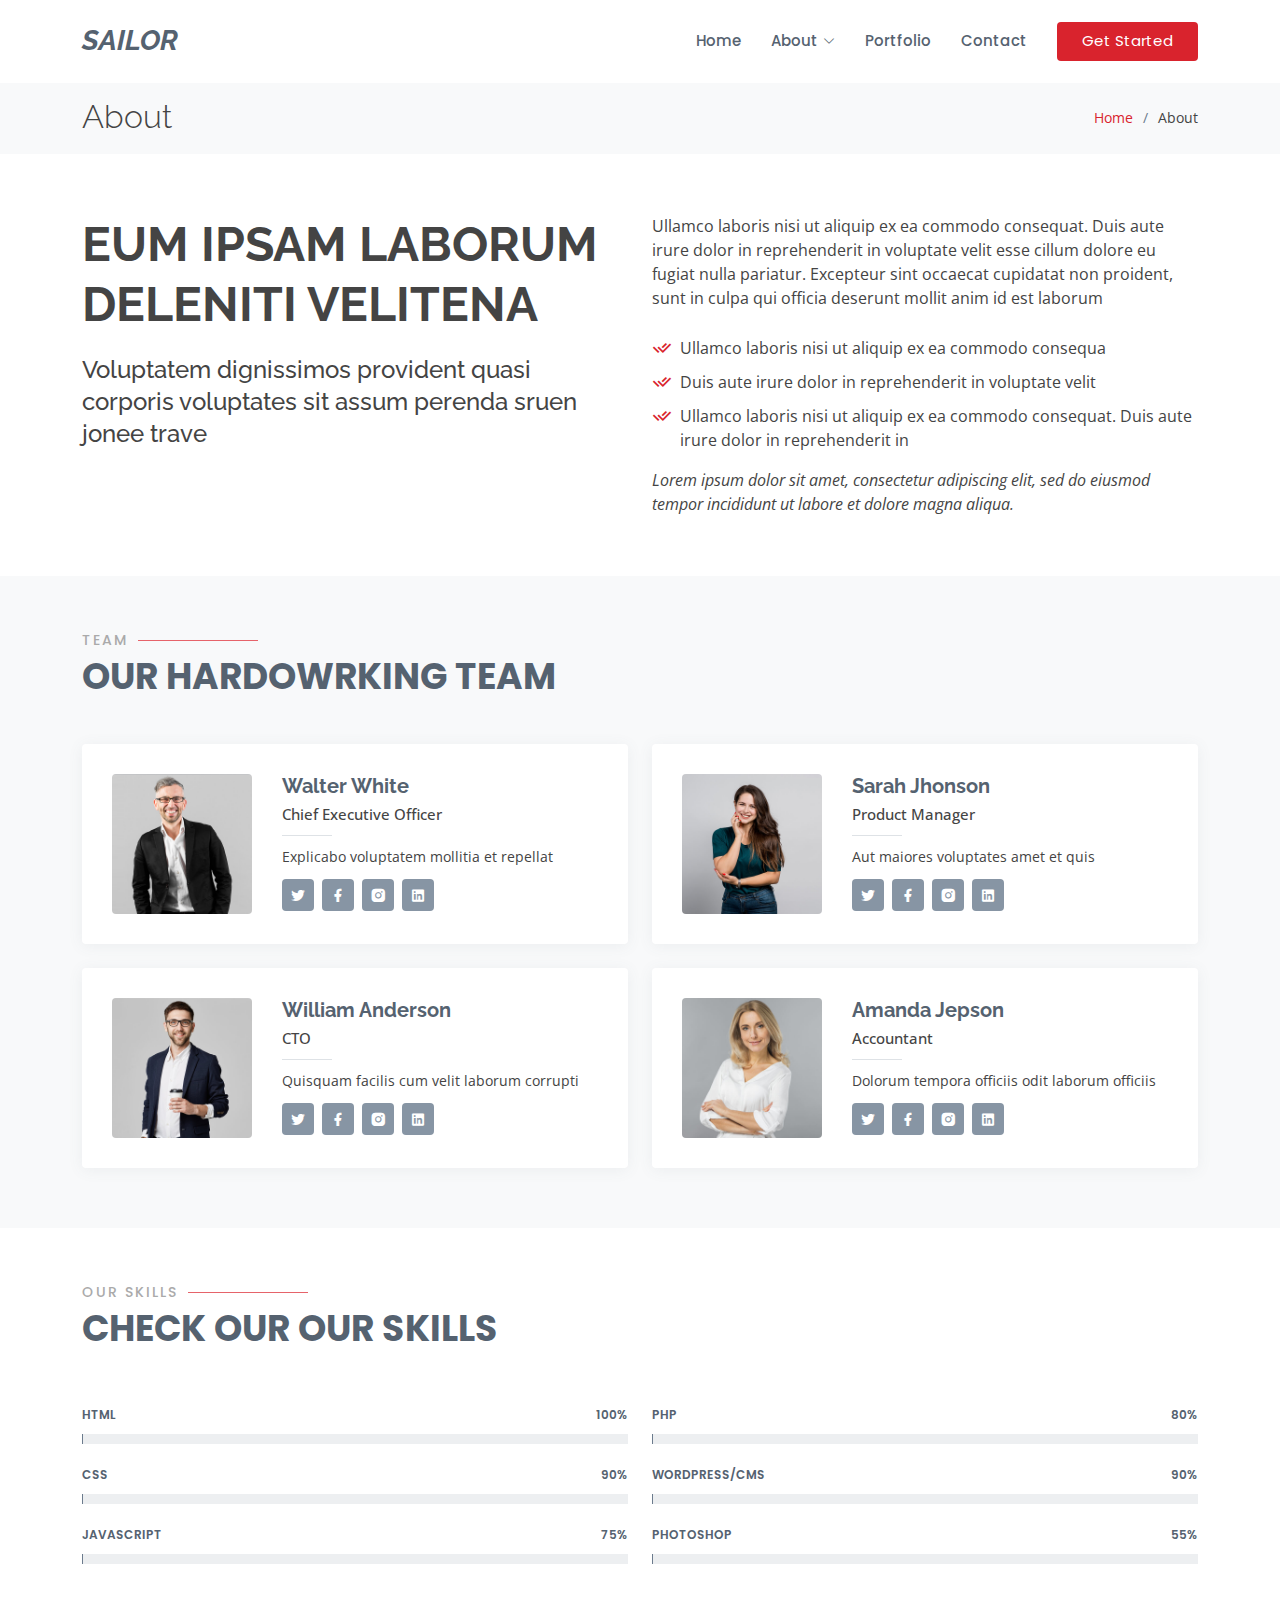
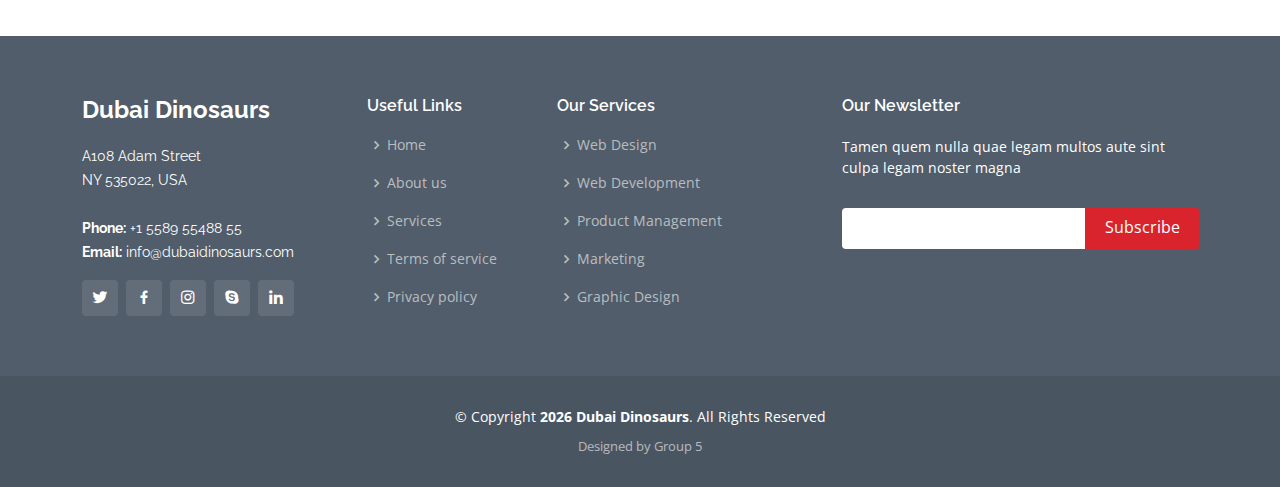
==== about.html @ 21924c99 "feat: changed home, copyright, pages, slides, images" ====
<!DOCTYPE html>
<html lang="en">

<head>
  <meta charset="utf-8">
  <meta content="width=device-width, initial-scale=1.0" name="viewport">

  <title>About - Sailor Bootstrap Template</title>
  <meta content="" name="description">
  <meta content="" name="keywords">

  <!-- Favicons -->
  <link href="assets/img/favicon.png" rel="icon">
  <link href="assets/img/apple-touch-icon.png" rel="apple-touch-icon">

  <!-- Google Fonts -->
  <link href="https://fonts.googleapis.com/css?family=Open+Sans:300,300i,400,400i,600,600i,700,700i|Raleway:300,300i,400,400i,500,500i,600,600i,700,700i|Poppins:300,300i,400,400i,500,500i,600,600i,700,700i" rel="stylesheet">

  <!-- Vendor CSS Files -->
  <link href="assets/vendor/animate.css/animate.min.css" rel="stylesheet">
  <link href="assets/vendor/bootstrap/css/bootstrap.min.css" rel="stylesheet">
  <link href="assets/vendor/bootstrap-icons/bootstrap-icons.css" rel="stylesheet">
  <link href="assets/vendor/boxicons/css/boxicons.min.css" rel="stylesheet">
  <link href="assets/vendor/glightbox/css/glightbox.min.css" rel="stylesheet">
  <link href="assets/vendor/remixicon/remixicon.css" rel="stylesheet">
  <link href="assets/vendor/swiper/swiper-bundle.min.css" rel="stylesheet">

  <!-- Template Main CSS File -->
  <link href="assets/css/style.css" rel="stylesheet">


</head>

<body>

  <!-- ======= Header ======= -->
  <header id="header" class="fixed-top d-flex align-items-center">
    <div class="container d-flex align-items-center">

      <h1 class="logo me-auto"><a href="index.html">Sailor</a></h1>
      <!-- Uncomment below if you prefer to use an image logo -->
      <!-- <a href="index.html" class="logo me-auto"><img src="assets/img/logo.png" alt="" class="img-fluid"></a>-->

      <nav id="navbar" class="navbar">
        <ul>
          <li><a href="index.html">Home</a></li>

          <li class="dropdown"><a href="#"><span>About</span> <i class="bi bi-chevron-down"></i></a>
            <ul>
              <li><a href="about.html" class="active">About</a></li>
              <li><a href="team.html">Team</a></li>
              <li><a href="testimonials.html">Testimonials</a></li>


            </ul>
          </li>
          <li><a href="portfolio.html">Portfolio</a></li>

          <li><a href="contact.html">Contact</a></li>
          <li><a href="index.html" class="getstarted">Get Started</a></li>
        </ul>
        <i class="bi bi-list mobile-nav-toggle"></i>
      </nav><!-- .navbar -->

    </div>
  </header><!-- End Header -->

  <main id="main">

    <!-- ======= Breadcrumbs ======= -->
    <section id="breadcrumbs" class="breadcrumbs">
      <div class="container">

        <div class="d-flex justify-content-between align-items-center">
          <h2>About</h2>
          <ol>
            <li><a href="index.html">Home</a></li>
            <li>About</li>
          </ol>
        </div>

      </div>
    </section><!-- End Breadcrumbs -->

    <!-- ======= About Section ======= -->
    <section id="about" class="about">
      <div class="container">

        <div class="row content">
          <div class="col-lg-6">
            <h2>Eum ipsam laborum deleniti velitena</h2>
            <h3>Voluptatem dignissimos provident quasi corporis voluptates sit assum perenda sruen jonee trave</h3>
          </div>
          <div class="col-lg-6 pt-4 pt-lg-0">
            <p>
              Ullamco laboris nisi ut aliquip ex ea commodo consequat. Duis aute irure dolor in reprehenderit in voluptate
              velit esse cillum dolore eu fugiat nulla pariatur. Excepteur sint occaecat cupidatat non proident, sunt in
              culpa qui officia deserunt mollit anim id est laborum
            </p>
            <ul>
              <li><i class="ri-check-double-line"></i> Ullamco laboris nisi ut aliquip ex ea commodo consequa</li>
              <li><i class="ri-check-double-line"></i> Duis aute irure dolor in reprehenderit in voluptate velit</li>
              <li><i class="ri-check-double-line"></i> Ullamco laboris nisi ut aliquip ex ea commodo consequat. Duis aute irure dolor in reprehenderit in</li>
            </ul>
            <p class="fst-italic">
              Lorem ipsum dolor sit amet, consectetur adipiscing elit, sed do eiusmod tempor incididunt ut labore et dolore
              magna aliqua.
            </p>
          </div>
        </div>

      </div>
    </section><!-- End About Section -->

    <!-- ======= Team Section ======= -->
    <section id="team" class="team section-bg">
      <div class="container">

        <div class="section-title">
          <h2>Team</h2>
          <p>Our Hardowrking Team</p>
        </div>

        <div class="row">

          <div class="col-lg-6">
            <div class="member d-flex align-items-start">
              <div class="pic"><img src="assets/img/team/team-1.jpg" class="img-fluid" alt=""></div>
              <div class="member-info">
                <h4>Walter White</h4>
                <span>Chief Executive Officer</span>
                <p>Explicabo voluptatem mollitia et repellat</p>
                <div class="social">
                  <a href=""><i class="ri-twitter-fill"></i></a>
                  <a href=""><i class="ri-facebook-fill"></i></a>
                  <a href=""><i class="ri-instagram-fill"></i></a>
                  <a href=""> <i class="ri-linkedin-box-fill"></i> </a>
                </div>
              </div>
            </div>
          </div>

          <div class="col-lg-6 mt-4 mt-lg-0">
            <div class="member d-flex align-items-start">
              <div class="pic"><img src="assets/img/team/team-2.jpg" class="img-fluid" alt=""></div>
              <div class="member-info">
                <h4>Sarah Jhonson</h4>
                <span>Product Manager</span>
                <p>Aut maiores voluptates amet et quis</p>
                <div class="social">
                  <a href=""><i class="ri-twitter-fill"></i></a>
                  <a href=""><i class="ri-facebook-fill"></i></a>
                  <a href=""><i class="ri-instagram-fill"></i></a>
                  <a href=""> <i class="ri-linkedin-box-fill"></i> </a>
                </div>
              </div>
            </div>
          </div>

          <div class="col-lg-6 mt-4">
            <div class="member d-flex align-items-start">
              <div class="pic"><img src="assets/img/team/team-3.jpg" class="img-fluid" alt=""></div>
              <div class="member-info">
                <h4>William Anderson</h4>
                <span>CTO</span>
                <p>Quisquam facilis cum velit laborum corrupti</p>
                <div class="social">
                  <a href=""><i class="ri-twitter-fill"></i></a>
                  <a href=""><i class="ri-facebook-fill"></i></a>
                  <a href=""><i class="ri-instagram-fill"></i></a>
                  <a href=""> <i class="ri-linkedin-box-fill"></i> </a>
                </div>
              </div>
            </div>
          </div>

          <div class="col-lg-6 mt-4">
            <div class="member d-flex align-items-start">
              <div class="pic"><img src="assets/img/team/team-4.jpg" class="img-fluid" alt=""></div>
              <div class="member-info">
                <h4>Amanda Jepson</h4>
                <span>Accountant</span>
                <p>Dolorum tempora officiis odit laborum officiis</p>
                <div class="social">
                  <a href=""><i class="ri-twitter-fill"></i></a>
                  <a href=""><i class="ri-facebook-fill"></i></a>
                  <a href=""><i class="ri-instagram-fill"></i></a>
                  <a href=""> <i class="ri-linkedin-box-fill"></i> </a>
                </div>
              </div>
            </div>
          </div>

        </div>

      </div>
    </section><!-- End Team Section -->

    <!-- ======= Our Skills Section ======= -->
    <section id="skills" class="skills">
      <div class="container">

        <div class="section-title">
          <h2>Our Skills</h2>
          <p>Check our Our Skills</p>
        </div>

        <div class="row skills-content">

          <div class="col-lg-6">

            <div class="progress">
              <span class="skill">HTML <i class="val">100%</i></span>
              <div class="progress-bar-wrap">
                <div class="progress-bar" role="progressbar" aria-valuenow="100" aria-valuemin="0" aria-valuemax="100"></div>
              </div>
            </div>

            <div class="progress">
              <span class="skill">CSS <i class="val">90%</i></span>
              <div class="progress-bar-wrap">
                <div class="progress-bar" role="progressbar" aria-valuenow="90" aria-valuemin="0" aria-valuemax="100"></div>
              </div>
            </div>

            <div class="progress">
              <span class="skill">JavaScript <i class="val">75%</i></span>
              <div class="progress-bar-wrap">
                <div class="progress-bar" role="progressbar" aria-valuenow="75" aria-valuemin="0" aria-valuemax="100"></div>
              </div>
            </div>

          </div>

          <div class="col-lg-6">

            <div class="progress">
              <span class="skill">PHP <i class="val">80%</i></span>
              <div class="progress-bar-wrap">
                <div class="progress-bar" role="progressbar" aria-valuenow="80" aria-valuemin="0" aria-valuemax="100"></div>
              </div>
            </div>

            <div class="progress">
              <span class="skill">WordPress/CMS <i class="val">90%</i></span>
              <div class="progress-bar-wrap">
                <div class="progress-bar" role="progressbar" aria-valuenow="90" aria-valuemin="0" aria-valuemax="100"></div>
              </div>
            </div>

            <div class="progress">
              <span class="skill">Photoshop <i class="val">55%</i></span>
              <div class="progress-bar-wrap">
                <div class="progress-bar" role="progressbar" aria-valuenow="55" aria-valuemin="0" aria-valuemax="100"></div>
              </div>
            </div>

          </div>

        </div>

      </div>
    </section><!-- End Our Skills Section -->

  </main><!-- End #main -->

  <!-- ======= Footer ======= -->
  <footer id="footer">
    <div class="footer-top">
      <div class="container">
        <div class="row">

          <div class="col-lg-3 col-md-6">
            <div class="footer-info">
              <h3>Dubai Dinosaurs</h3>
              <p>
                A108 Adam Street <br>
                NY 535022, USA<br><br>
                <strong>Phone:</strong> +1 5589 55488 55<br>
                <strong>Email:</strong> info@dubaidinosaurs.com<br>
              </p>
              <div class="social-links mt-3">
                <a href="#" class="twitter"><i class="bx bxl-twitter"></i></a>
                <a href="#" class="facebook"><i class="bx bxl-facebook"></i></a>
                <a href="#" class="instagram"><i class="bx bxl-instagram"></i></a>
                <a href="#" class="google-plus"><i class="bx bxl-skype"></i></a>
                <a href="#" class="linkedin"><i class="bx bxl-linkedin"></i></a>
              </div>
            </div>
          </div>

          <div class="col-lg-2 col-md-6 footer-links">
            <h4>Useful Links</h4>
            <ul>
              <li><i class="bx bx-chevron-right"></i> <a href="#">Home</a></li>
              <li><i class="bx bx-chevron-right"></i> <a href="#">About us</a></li>
              <li><i class="bx bx-chevron-right"></i> <a href="#">Services</a></li>
              <li><i class="bx bx-chevron-right"></i> <a href="#">Terms of service</a></li>
              <li><i class="bx bx-chevron-right"></i> <a href="#">Privacy policy</a></li>
            </ul>
          </div>

          <div class="col-lg-3 col-md-6 footer-links">
            <h4>Our Services</h4>
            <ul>
              <li><i class="bx bx-chevron-right"></i> <a href="#">Web Design</a></li>
              <li><i class="bx bx-chevron-right"></i> <a href="#">Web Development</a></li>
              <li><i class="bx bx-chevron-right"></i> <a href="#">Product Management</a></li>
              <li><i class="bx bx-chevron-right"></i> <a href="#">Marketing</a></li>
              <li><i class="bx bx-chevron-right"></i> <a href="#">Graphic Design</a></li>
            </ul>
          </div>

          <div class="col-lg-4 col-md-6 footer-newsletter">
            <h4>Our Newsletter</h4>
            <p>Tamen quem nulla quae legam multos aute sint culpa legam noster magna</p>
            <form action="" method="post">
              <input type="email" name="email"><input type="submit" value="Subscribe">
            </form>

          </div>

        </div>
      </div>
    </div>

    <div class="container">
      <div class="copyright">
        &copy; Copyright <strong><span id="current-year"></span> <span>Dubai Dinosaurs</span></strong>. All Rights Reserved
      </div>
      <div class="credits">
        Designed by Group 5
      </div>
    </div>

  </footer><!-- End Footer -->

  <a href="#" class="back-to-top d-flex align-items-center justify-content-center"><i class="bi bi-arrow-up-short"></i></a>

  <!-- Vendor JS Files -->
  <script src="assets/vendor/bootstrap/js/bootstrap.bundle.min.js"></script>
  <script src="assets/vendor/glightbox/js/glightbox.min.js"></script>
  <script src="assets/vendor/isotope-layout/isotope.pkgd.min.js"></script>
  <script src="assets/vendor/swiper/swiper-bundle.min.js"></script>
  <script src="assets/vendor/waypoints/noframework.waypoints.js"></script>
  <script src="assets/vendor/php-email-form/validate.js"></script>

  <!-- Template Main JS File -->
  <script src="assets/js/main.js"></script>

</body>

</html>
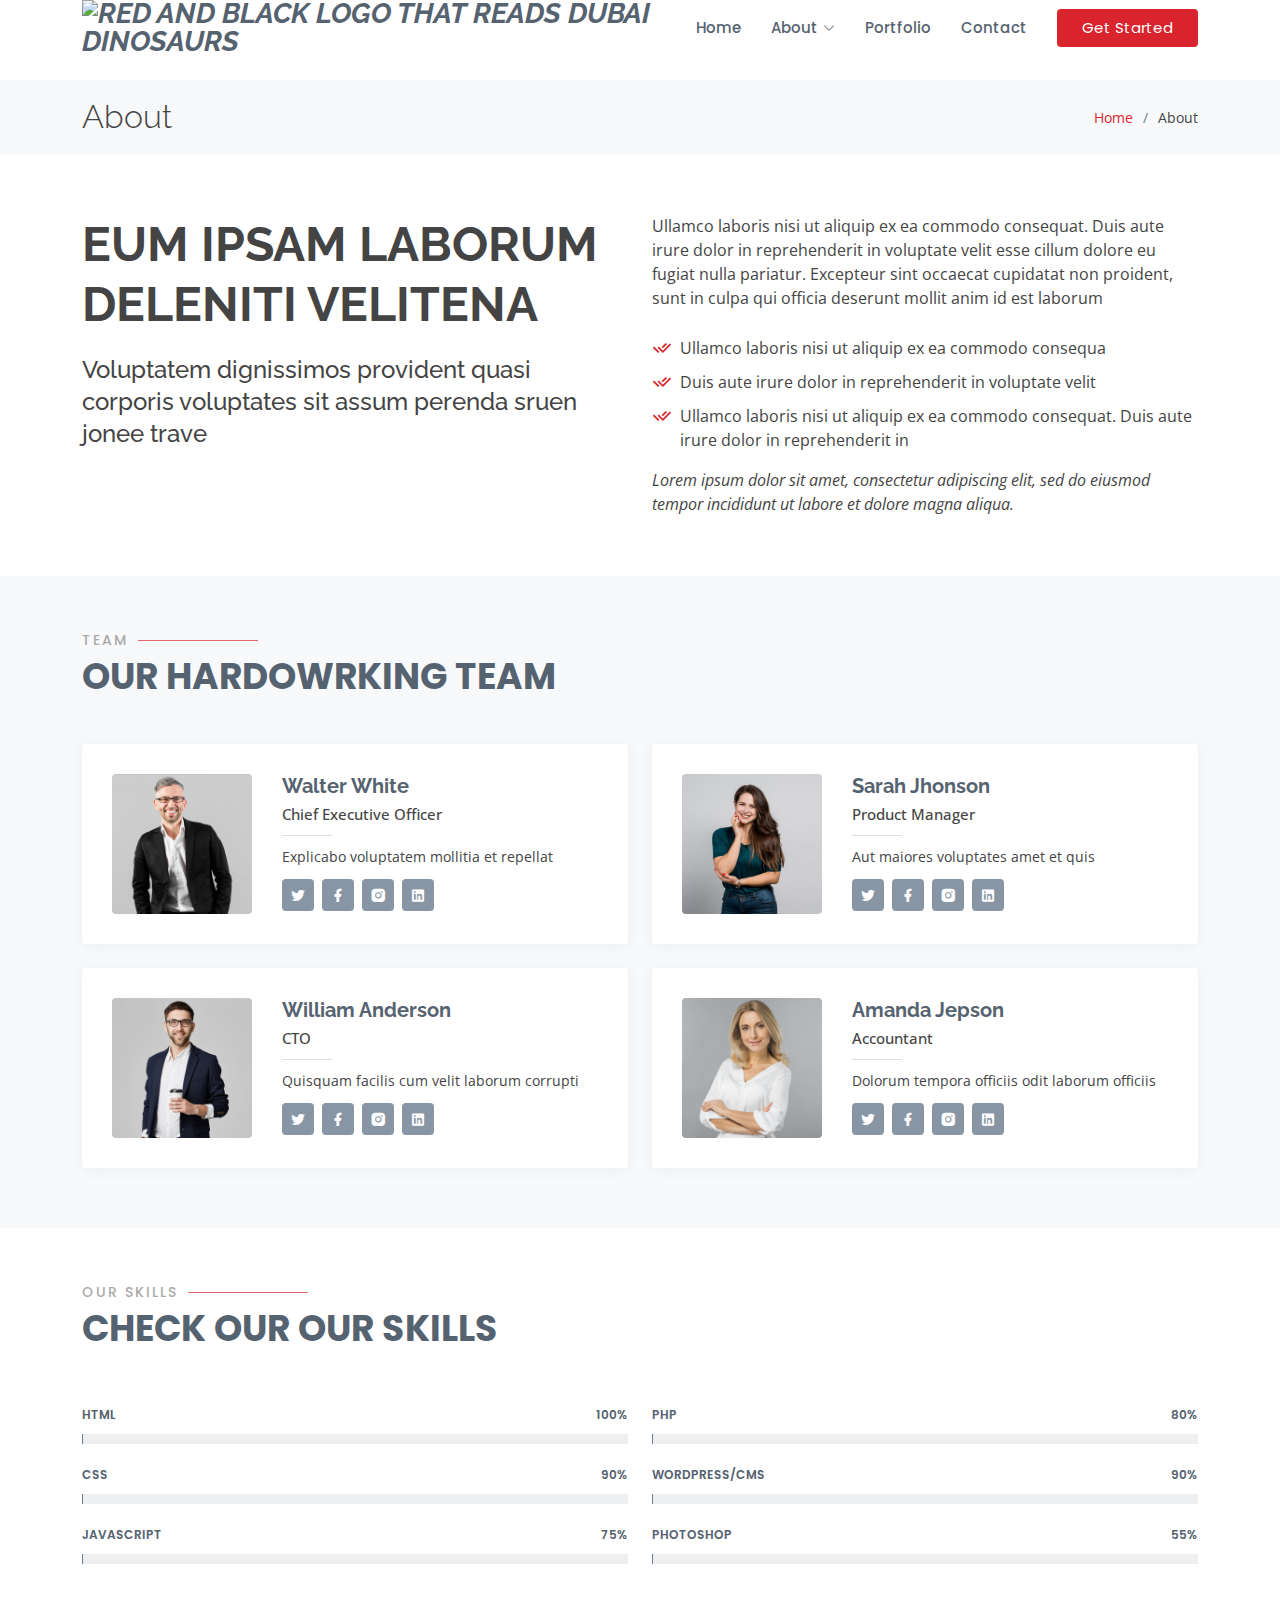
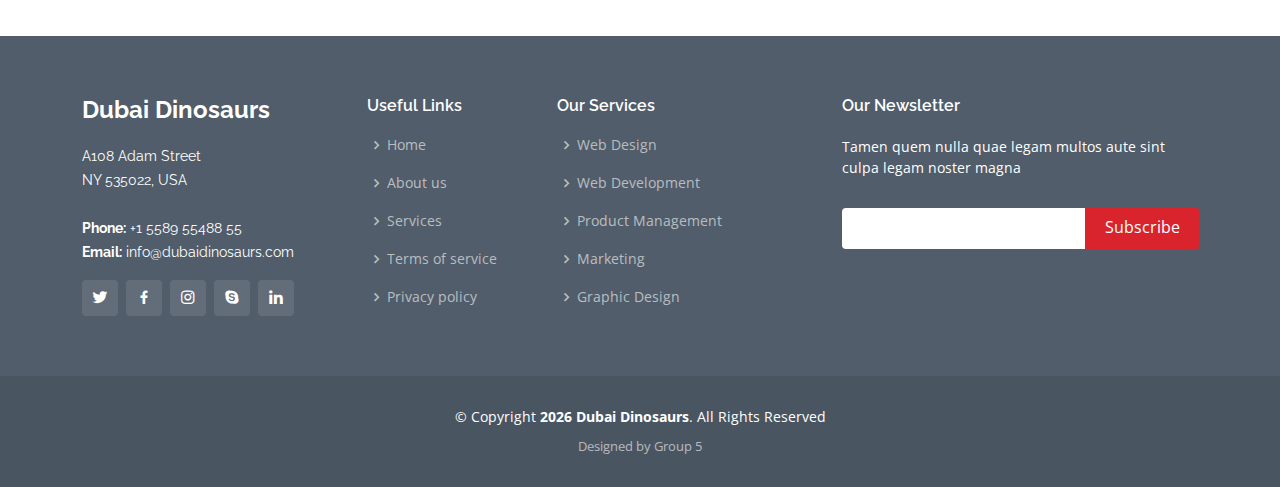
==== commit 1b7c78a9: "Add logo to navbar on each page." ====
--- a/about.html
+++ b/about.html
@@ -37,7 +37,9 @@
   <header id="header" class="fixed-top d-flex align-items-center">
     <div class="container d-flex align-items-center">
 
-      <h1 class="logo me-auto"><a href="index.html">Sailor</a></h1>
+      <h1 class="logo me-auto"><a href="index.html">
+        <img src="assets/img/logo-no-background.png" alt="Red and black logo that reads Dubai Dinosaurs">
+      </a></h1>
       <!-- Uncomment below if you prefer to use an image logo -->
       <!-- <a href="index.html" class="logo me-auto"><img src="assets/img/logo.png" alt="" class="img-fluid"></a>-->
 
--- a/assets/css/style.css
+++ b/assets/css/style.css
@@ -67,7 +67,7 @@
   background: white;
   transition: all 0.5s;
   z-index: 997;
-  padding: 20px 0;
+  /* padding: 20px 0; */
 }
 
 #header.header-scrolled {
@@ -94,7 +94,7 @@
 }
 
 #header .logo img {
-  max-height: 40px;
+  max-height: 100px;
 }
 
 /*--------------------------------------------------------------
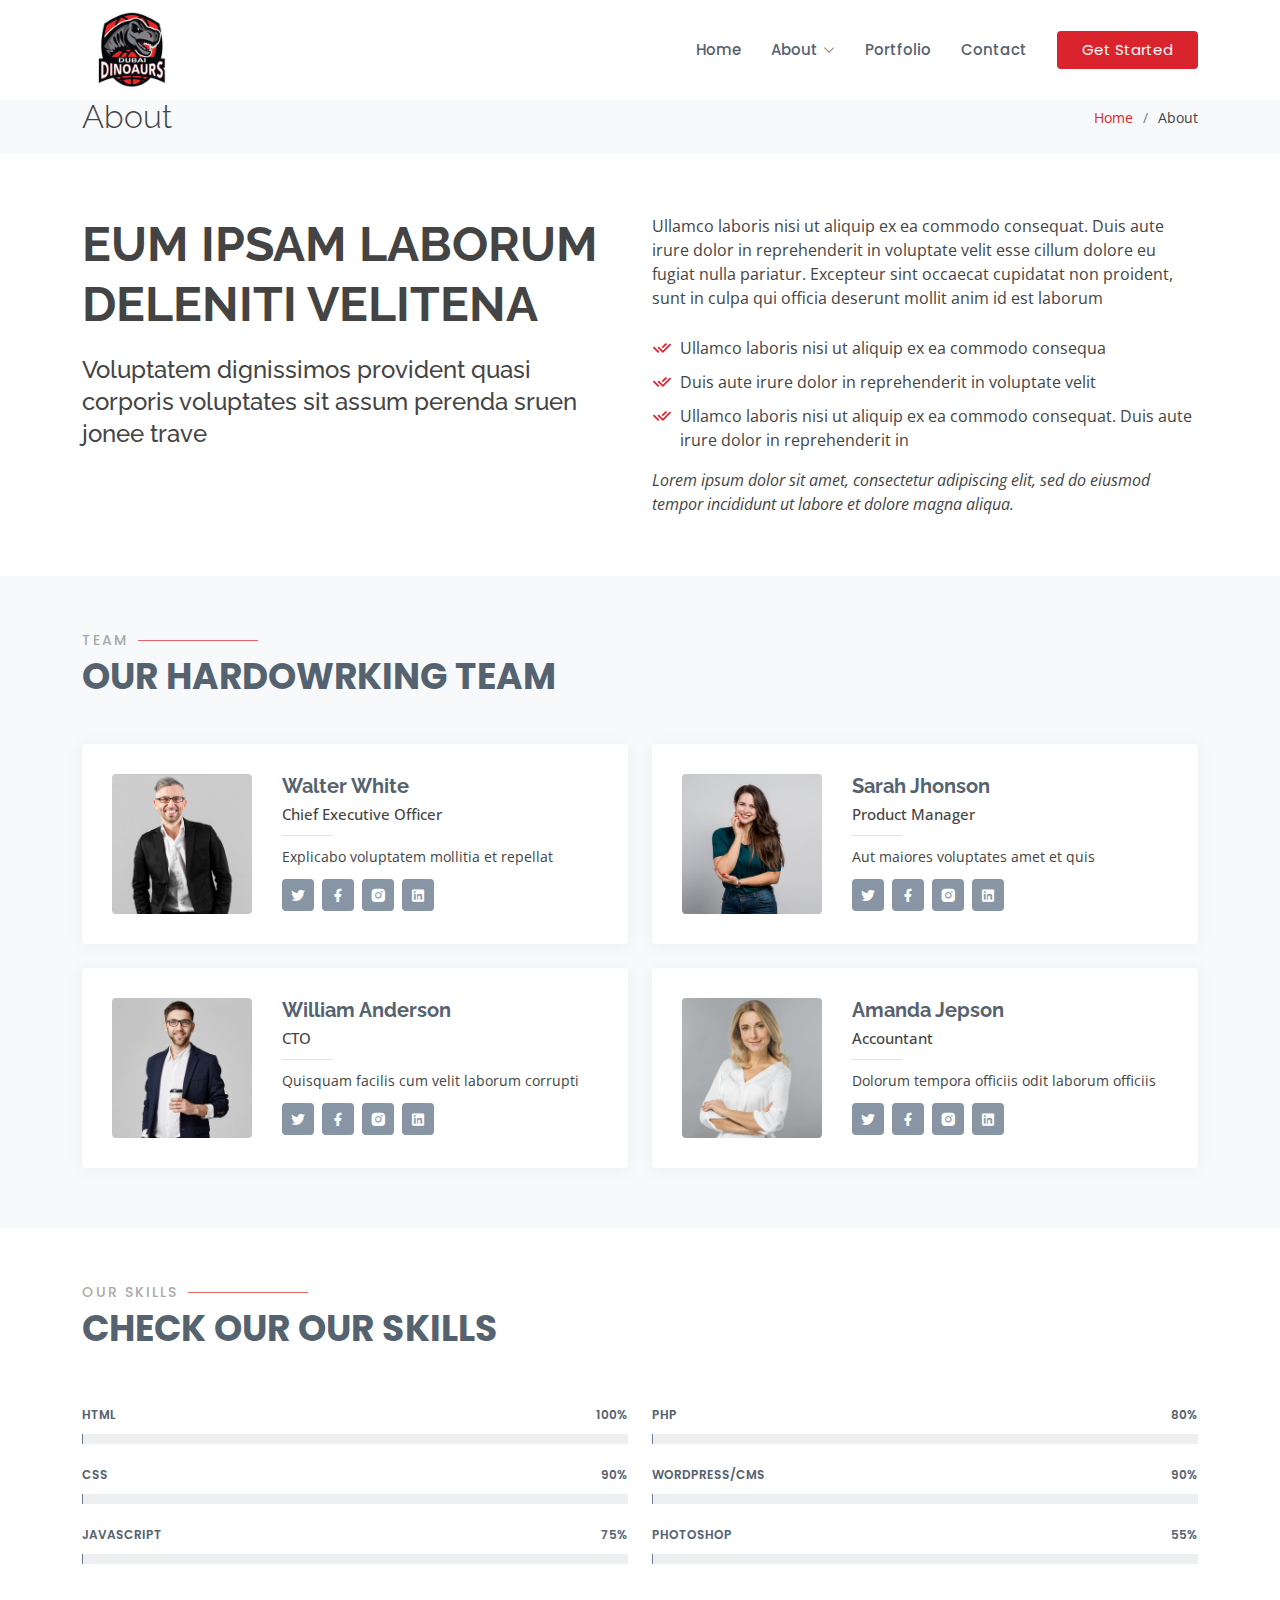
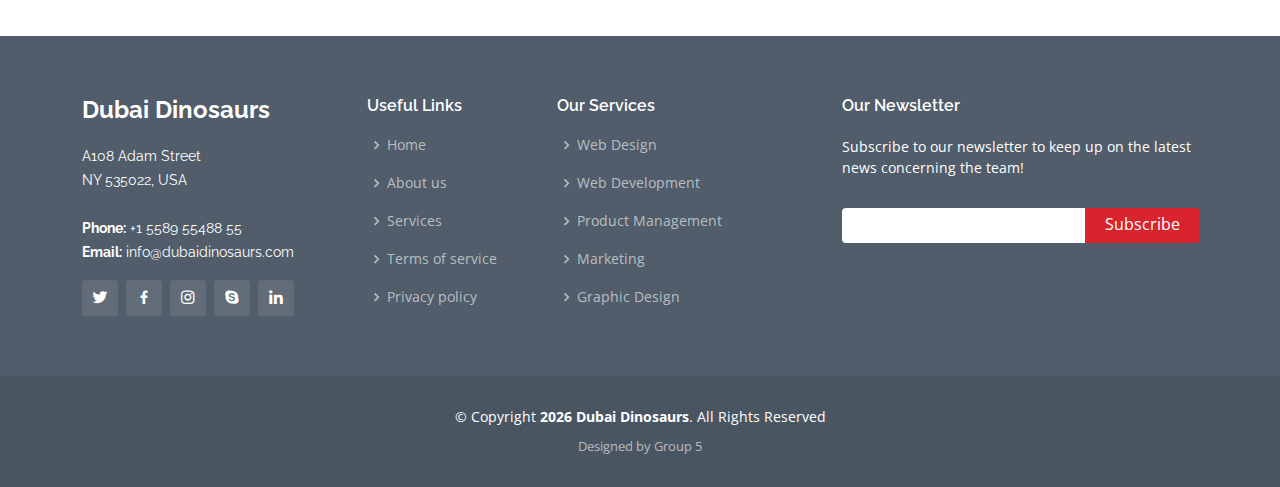
==== commit eabc86cb: "Add modul confirmation to newsletter sign up using jQuery" ====
--- a/about.html
+++ b/about.html
@@ -315,16 +315,30 @@
 
           <div class="col-lg-4 col-md-6 footer-newsletter">
             <h4>Our Newsletter</h4>
-            <p>Tamen quem nulla quae legam multos aute sint culpa legam noster magna</p>
-            <form action="" method="post">
-              <input type="email" name="email"><input type="submit" value="Subscribe">
+            <p>Subscribe to our newsletter to keep up on the latest news concerning the team!</p>
+            <form id="subForm">
+              <input type="text" id="textBox" name="textBox">
+              <button type="button" name="textBox" id="subBtn" class="btn btn-danger">Subscribe</button>
             </form>
-
-          </div>
-
+          </div>
         </div>
       </div>
     </div>
+
+    <!-- Modal -->
+<div class="modal fade" id="staticBackdrop" data-bs-backdrop="static" data-bs-keyboard="false" tabindex="-1" aria-labelledby="staticBackdropLabel" aria-hidden="true" style="color: black;">
+  <div class="modal-dialog">
+    <div class="modal-content">
+      <div class="modal-header">
+        <h1 class="modal-title fs-5" id="staticBackdropLabel">Congrats you're all signed up for our newsletter!</h1>
+        <button type="button" class="btn-close" data-bs-dismiss="modal" aria-label="Close"></button>
+      </div>
+      <div class="modal-footer">
+        <button type="button" class="btn btn-danger" data-bs-dismiss="modal">Close</button>
+      </div>
+    </div>
+  </div>
+</div>
 
     <div class="container">
       <div class="copyright">
@@ -348,6 +362,7 @@
   <script src="assets/vendor/php-email-form/validate.js"></script>
 
   <!-- Template Main JS File -->
+  <script src="https://ajax.googleapis.com/ajax/libs/jquery/3.7.1/jquery.min.js"></script>
   <script src="assets/js/main.js"></script>
 
 </body>
--- a/assets/css/style.css
+++ b/assets/css/style.css
@@ -2110,4 +2110,32 @@
 
 #footer .credits a:hover {
   color: white;
+}
+
+#footer .footer-top .footer-newsletter form {
+  margin-top: 30px;
+  background: #fff;
+  padding: 6px 10px;
+  position: relative;
+  border-radius: 4px;
+}
+
+#footer .footer-top .footer-newsletter form input{
+  border: none;
+  width: 75%;
+}
+
+#footer .footer-top .footer-newsletter form button {
+  position: absolute;
+  top: 0;
+  right: -2px;
+  bottom: 0;
+  border: 0;
+  background: none;
+  font-size: 16px;
+  padding: 0 20px 2px 20px;
+  background: #d9232d;
+  color: #fff;
+  transition: 0.3s;
+  border-radius: 0 4px 4px 0;
 }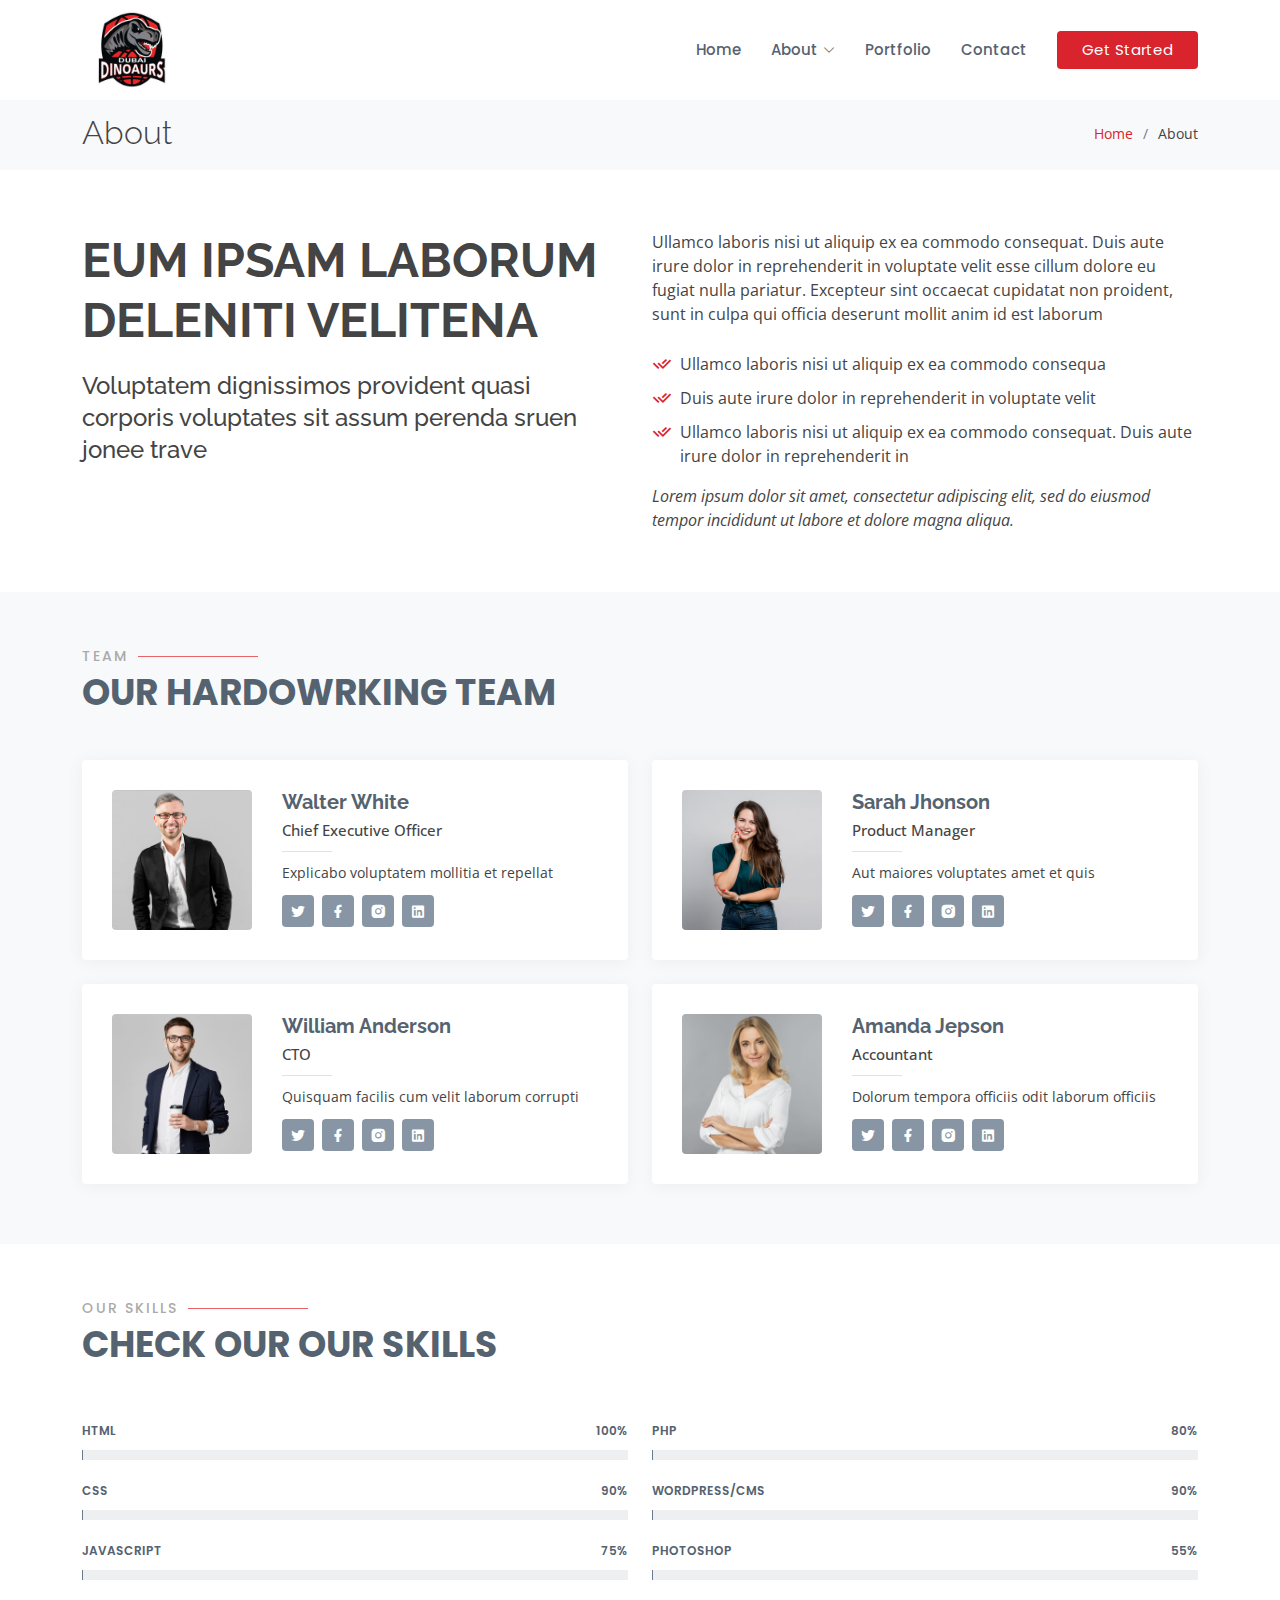
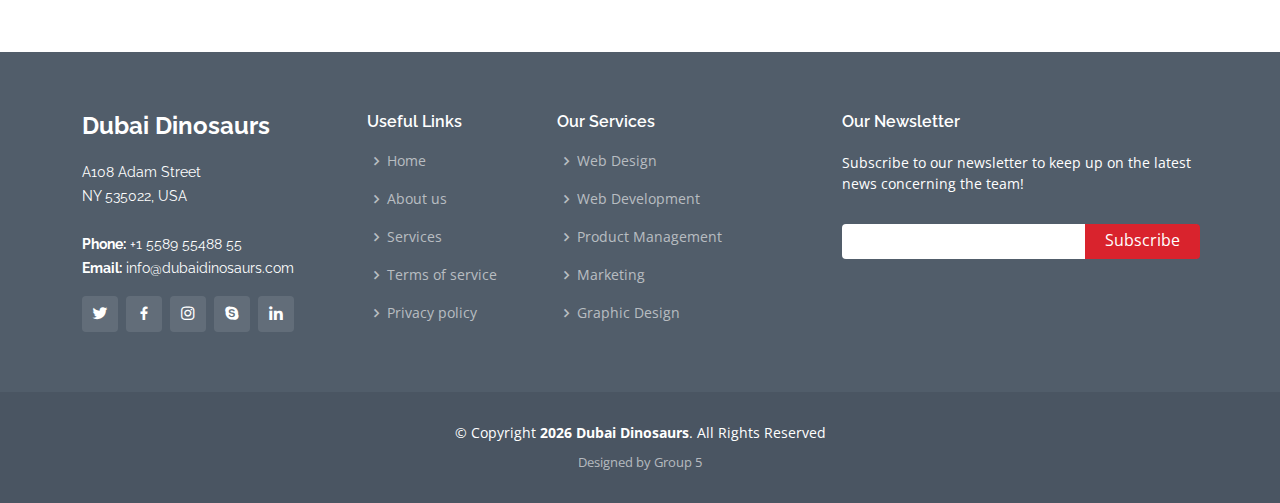
==== commit d68757a2: "Add Page Titles and fix breadcrumb spacing" ====
--- a/about.html
+++ b/about.html
@@ -5,13 +5,13 @@
   <meta charset="utf-8">
   <meta content="width=device-width, initial-scale=1.0" name="viewport">
 
-  <title>About - Sailor Bootstrap Template</title>
+  <title>About - Dubai Dinosaurs</title>
   <meta content="" name="description">
   <meta content="" name="keywords">
 
   <!-- Favicons -->
-  <link href="assets/img/favicon.png" rel="icon">
-  <link href="assets/img/apple-touch-icon.png" rel="apple-touch-icon">
+  <link href="assets/img/logo-no-background.png" rel="icon">
+  <link href="assets/img/logo-no-background.png" rel="apple-touch-icon">
 
   <!-- Google Fonts -->
   <link href="https://fonts.googleapis.com/css?family=Open+Sans:300,300i,400,400i,600,600i,700,700i|Raleway:300,300i,400,400i,500,500i,600,600i,700,700i|Poppins:300,300i,400,400i,500,500i,600,600i,700,700i" rel="stylesheet">
@@ -71,7 +71,7 @@
 
     <!-- ======= Breadcrumbs ======= -->
     <section id="breadcrumbs" class="breadcrumbs">
-      <div class="container">
+      <div class="container mt-5 mt-lg-3">
 
         <div class="d-flex justify-content-between align-items-center">
           <h2>About</h2>
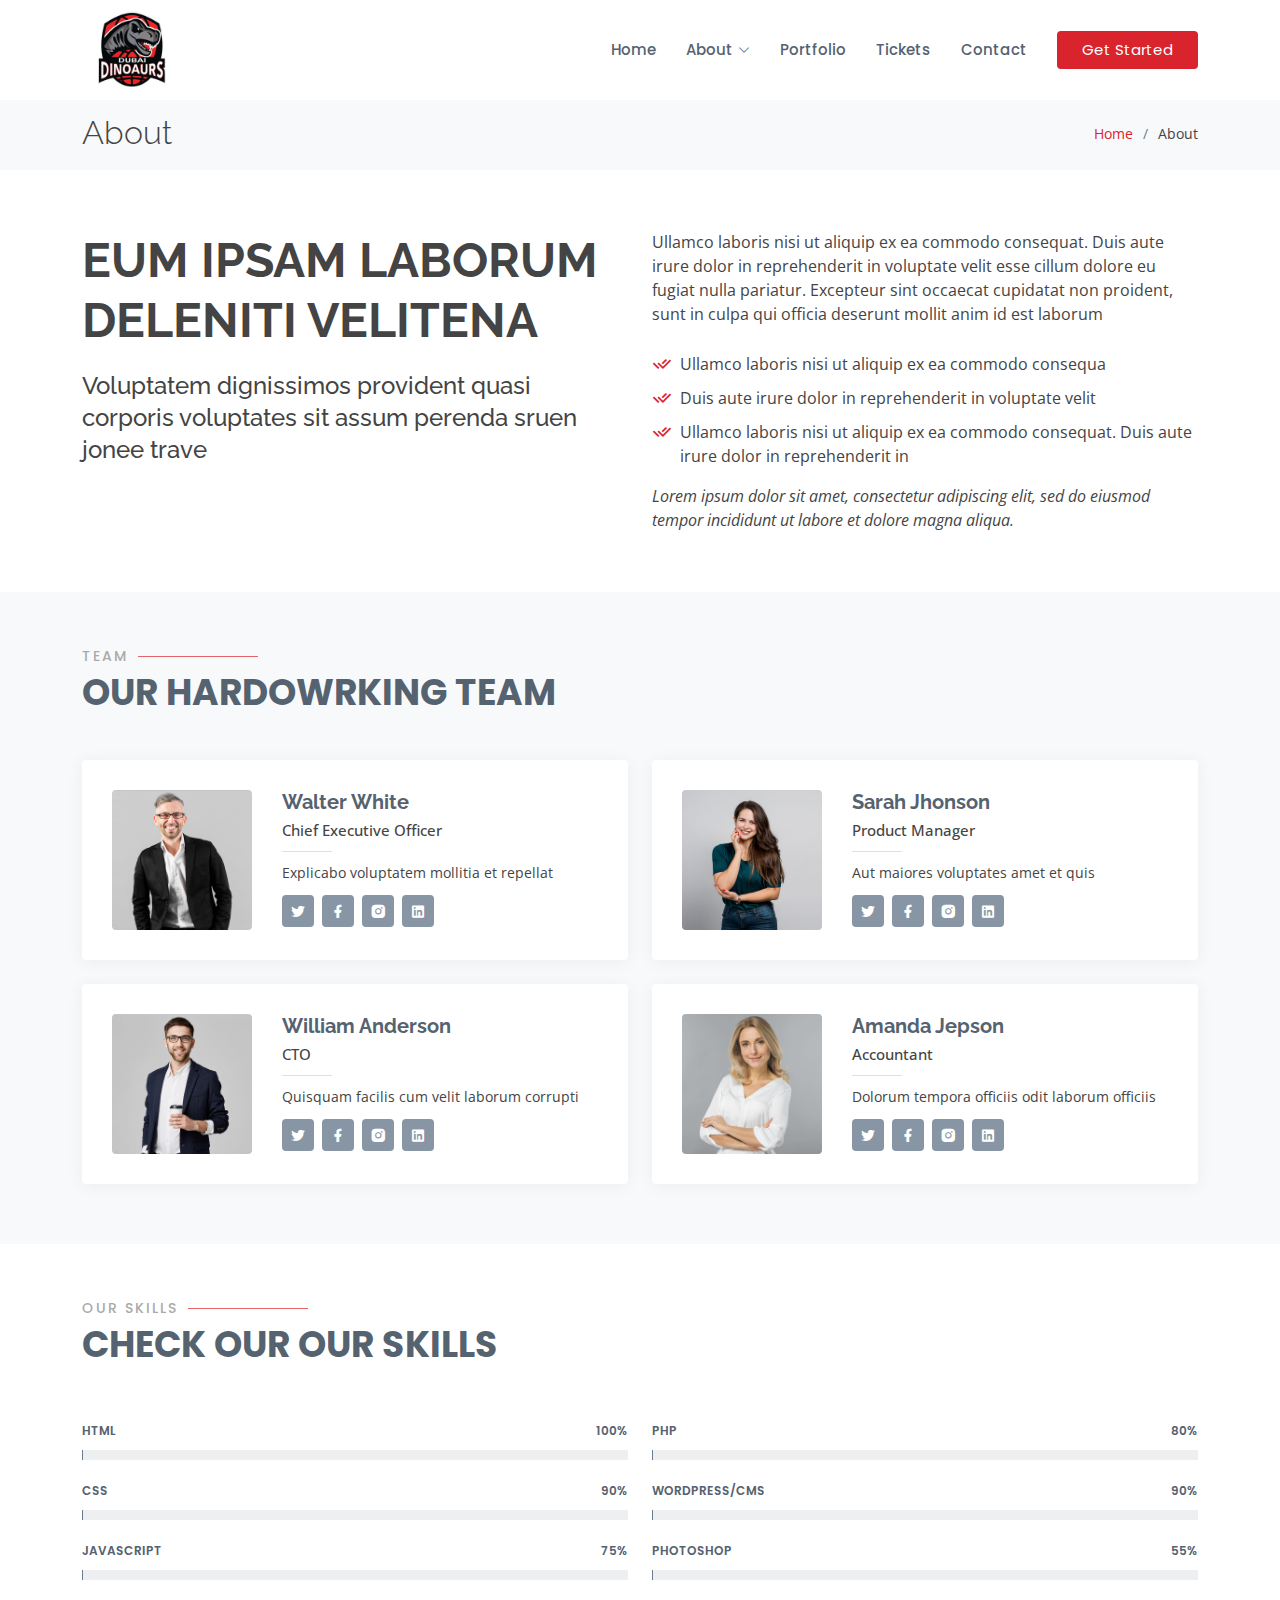
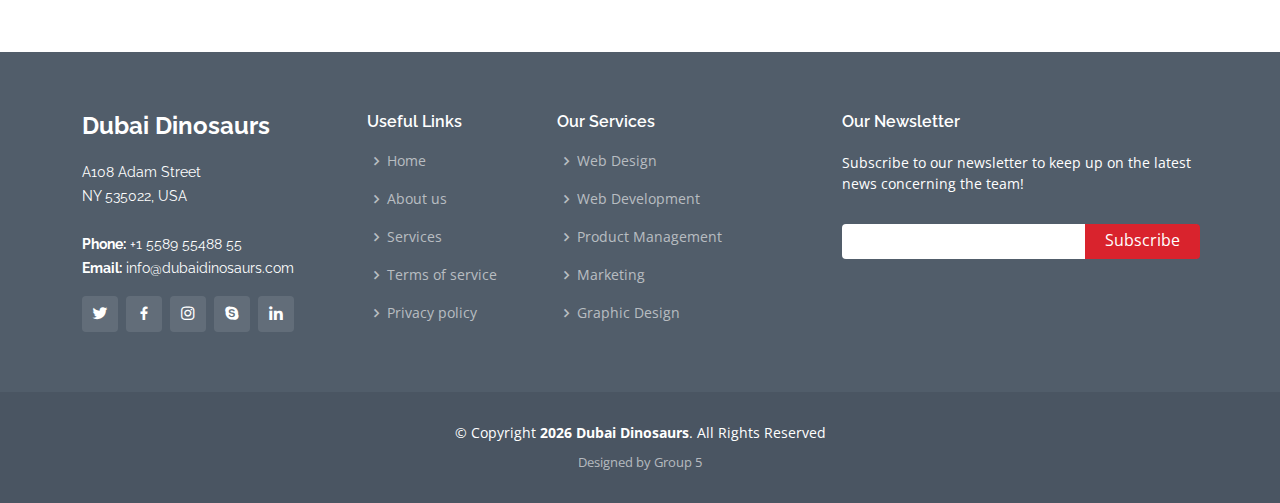
==== commit 020d7d03: "Add ticket pricing page to navbar" ====
--- a/about.html
+++ b/about.html
@@ -51,13 +51,13 @@
             <ul>
               <li><a href="about.html" class="active">About</a></li>
               <li><a href="team.html">Team</a></li>
-              <li><a href="testimonials.html">Testimonials</a></li>
+              <li><a href="community.html">Community</a></li>
 
 
             </ul>
           </li>
           <li><a href="portfolio.html">Portfolio</a></li>
-
+          <li><a href="pricing.html">Tickets</a></li>
           <li><a href="contact.html">Contact</a></li>
           <li><a href="index.html" class="getstarted">Get Started</a></li>
         </ul>
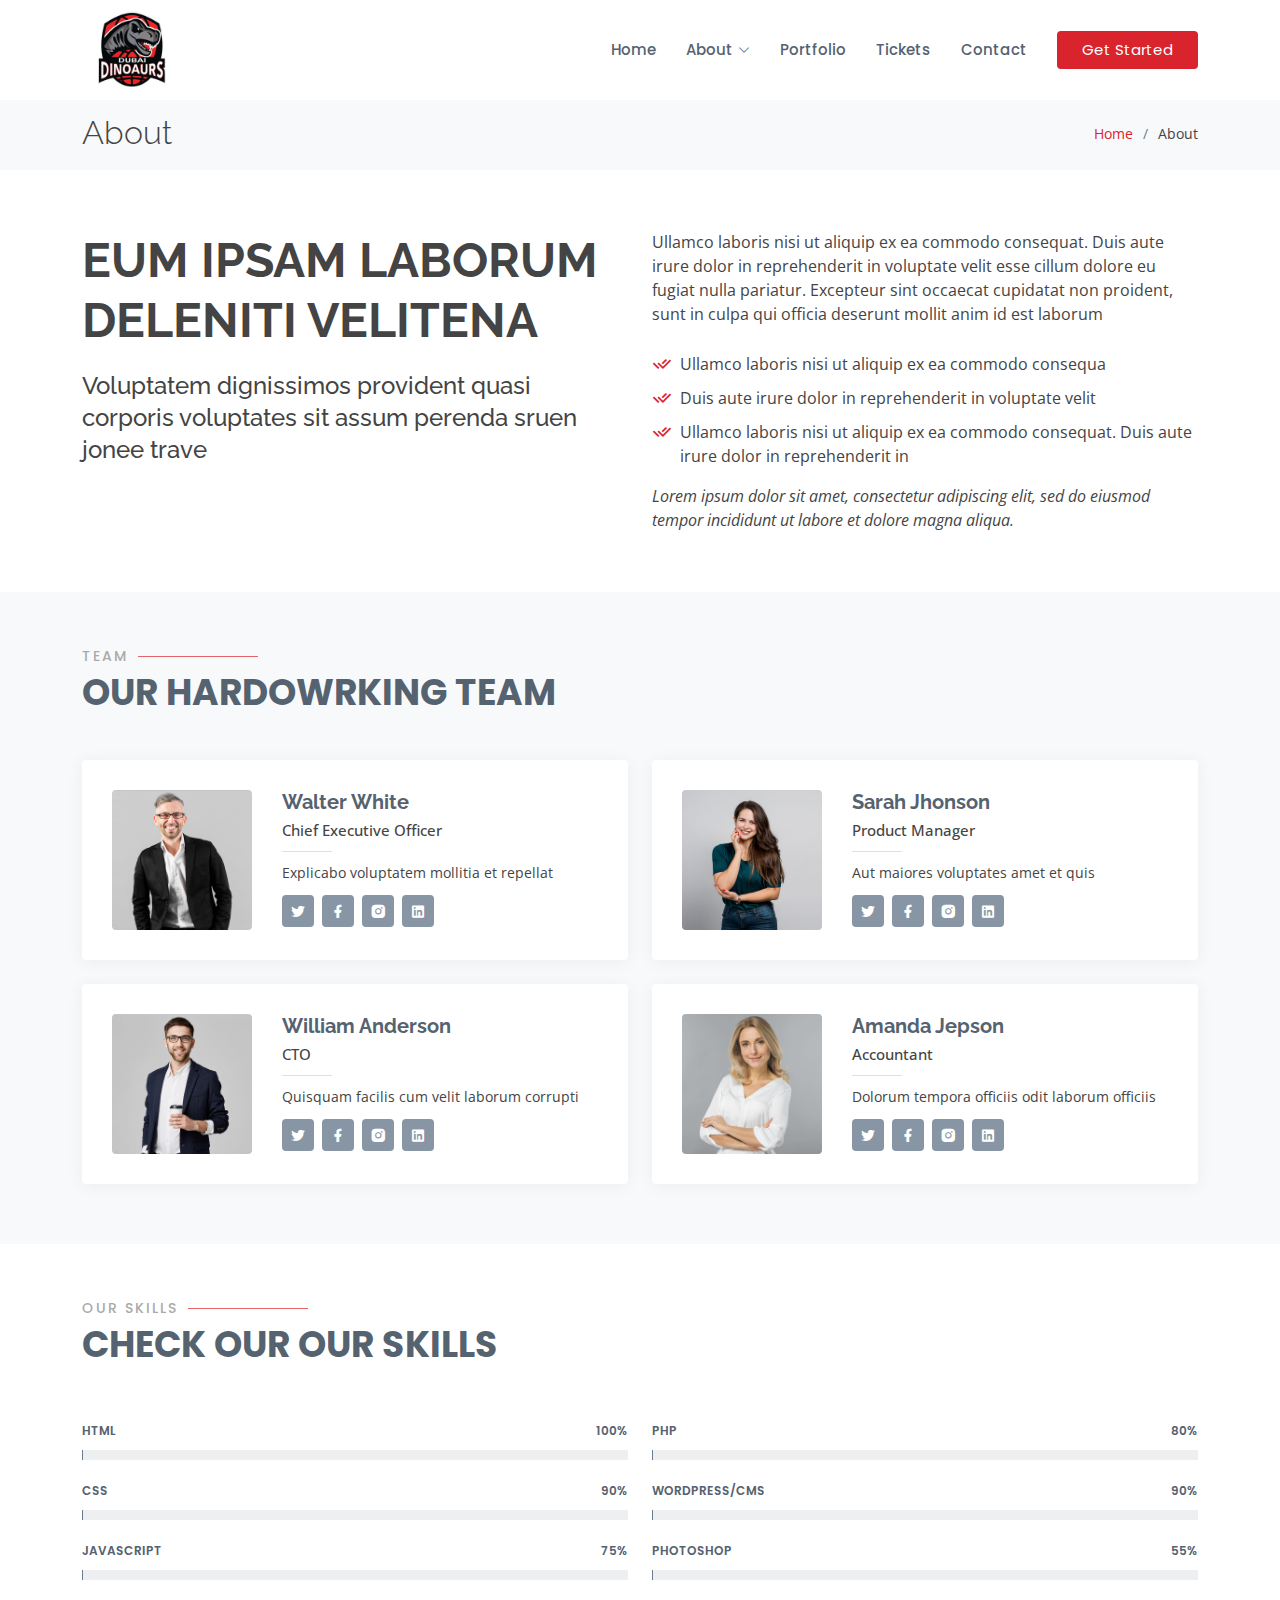
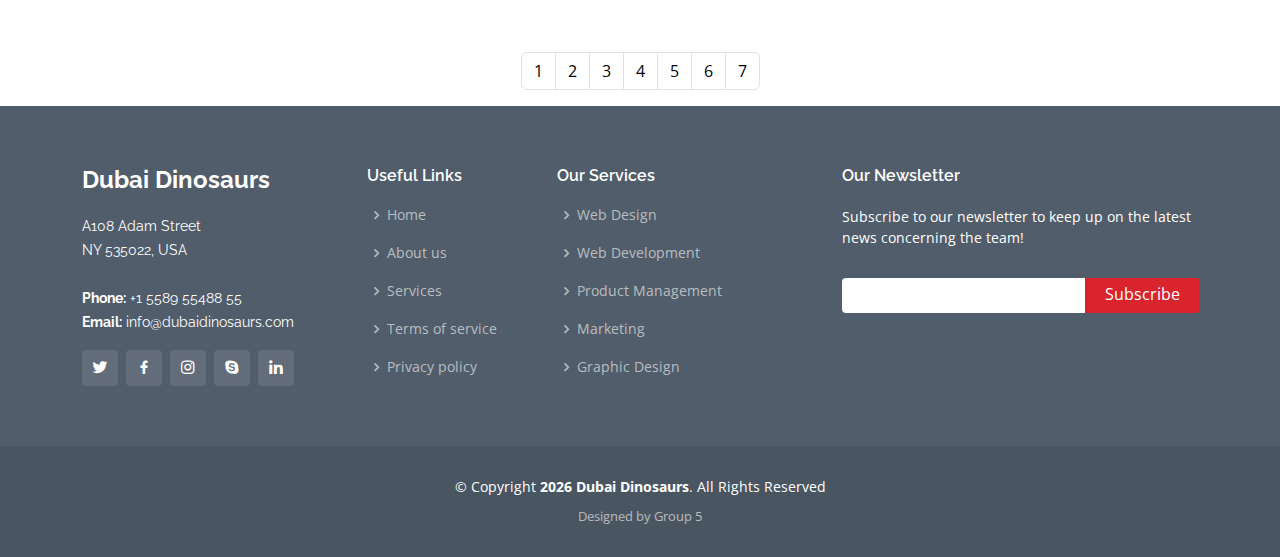
==== commit 4ee24d84: "Add pagination before footer" ====
--- a/about.html
+++ b/about.html
@@ -251,7 +251,7 @@
             </div>
 
             <div class="progress">
-              <span class="skill">Photoshop <i class="val">55%</i></span>
+              <span class="skill">Photoshop<i class="val">55%</i></span>
               <div class="progress-bar-wrap">
                 <div class="progress-bar" role="progressbar" aria-valuenow="55" aria-valuemin="0" aria-valuemax="100"></div>
               </div>
@@ -266,6 +266,18 @@
 
   </main><!-- End #main -->
 
+    <!-- Pagination -->
+    <nav aria-label="...">
+      <ul class="pagination justify-content-center">
+        <li class="page-item"><a class="page-link" href="index.html">1</a></li>
+        <li class="page-item"><a class="page-link" href="about.html">2</a></li>
+        <li class="page-item"><a class="page-link" href="team.html">3</a></li>
+        <li class="page-item"><a class="page-link" href="community.html">4</a></li>
+        <li class="page-item"><a class="page-link" href="portfolio.html">5</a></li>
+        <li class="page-item"><a class="page-link" href="pricing.html">6</a></li>
+        <li class="page-item"><a class="page-link" href="contact.html">7</a></li>
+      </ul>
+    </nav>
   <!-- ======= Footer ======= -->
   <footer id="footer">
     <div class="footer-top">
--- a/assets/css/style.css
+++ b/assets/css/style.css
@@ -2138,4 +2138,12 @@
   color: #fff;
   transition: 0.3s;
   border-radius: 0 4px 4px 0;
+}
+
+.pagination > li > a {
+    background-color: white;
+    color: black;
+}
+.pagination > li > a:active {
+  color: #d9232d;
 }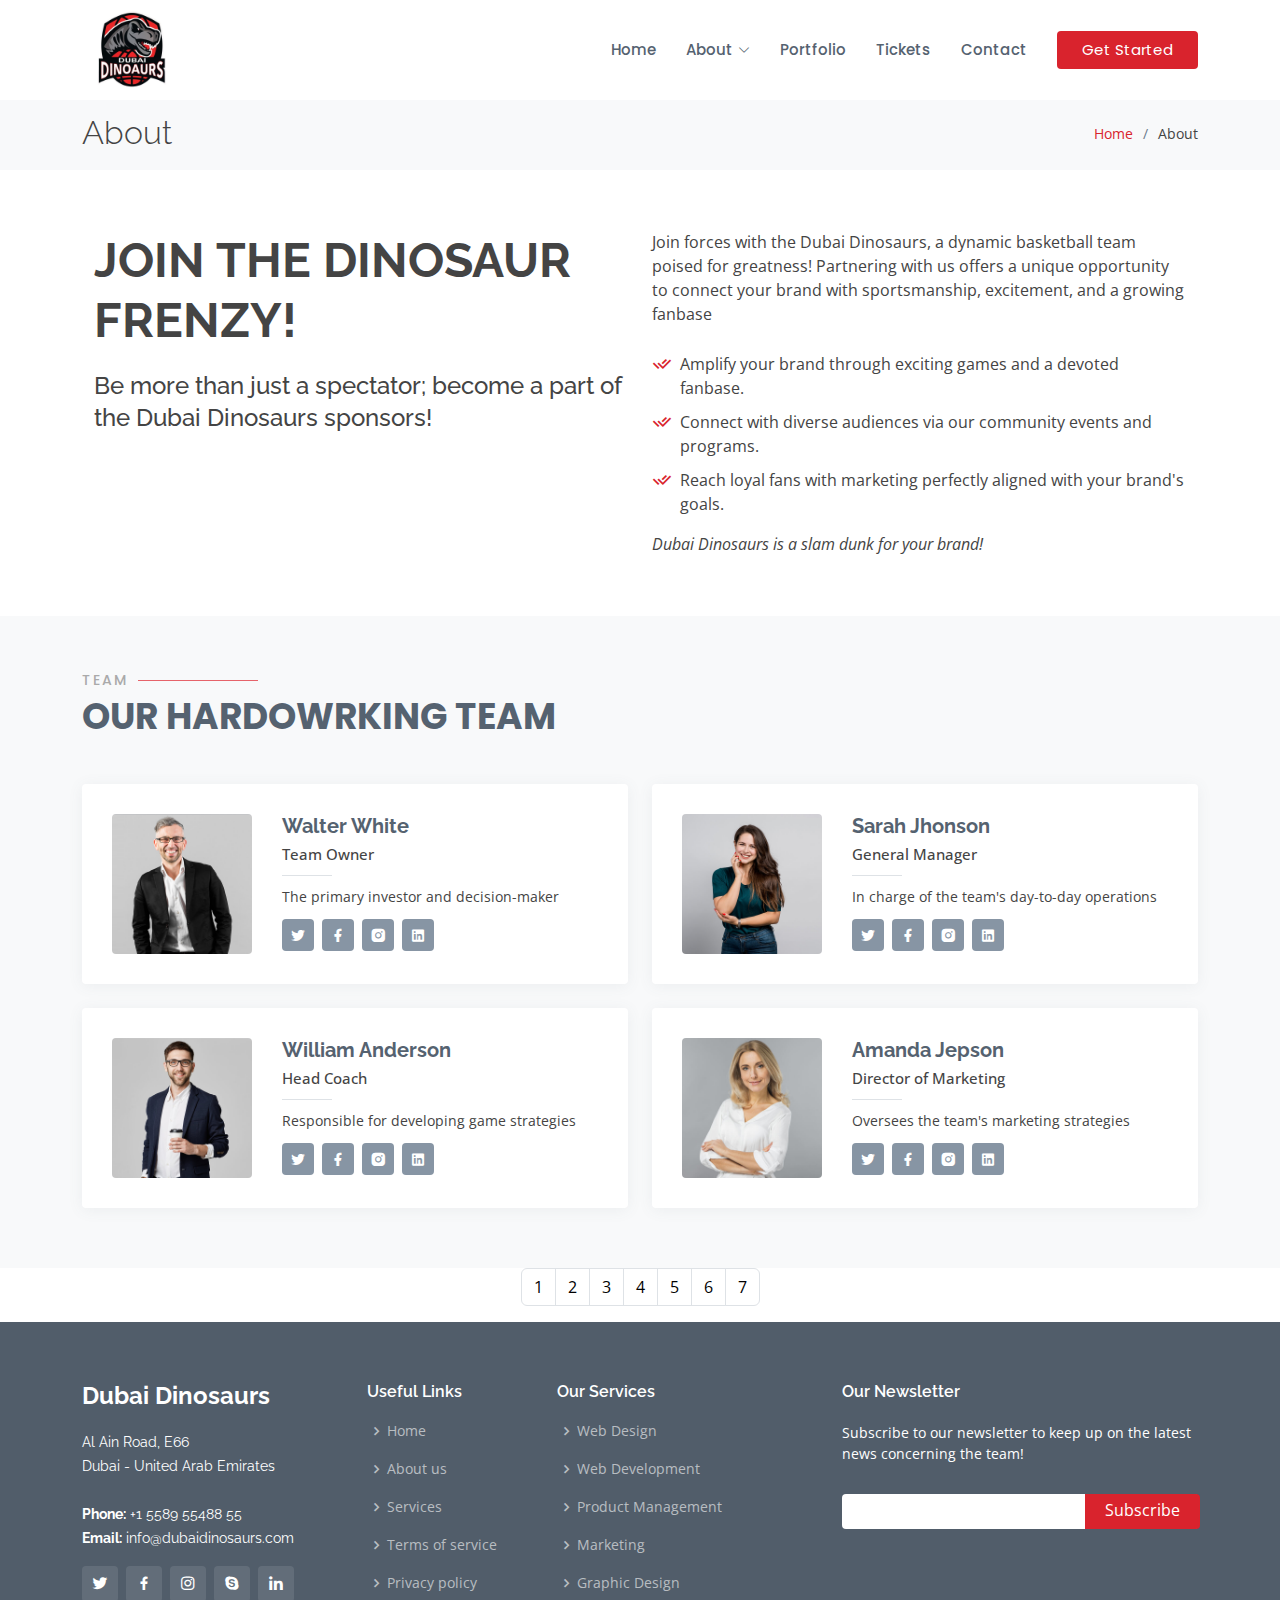
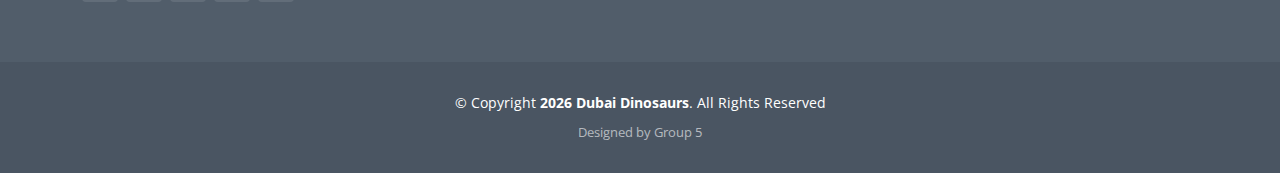
==== commit 9c387ff4: "feat: added wallpapers, about section updated" ====
--- a/about.html
+++ b/about.html
@@ -88,29 +88,28 @@
     <section id="about" class="about">
       <div class="container">
 
-        <div class="row content">
-          <div class="col-lg-6">
-            <h2>Eum ipsam laborum deleniti velitena</h2>
-            <h3>Voluptatem dignissimos provident quasi corporis voluptates sit assum perenda sruen jonee trave</h3>
-          </div>
-          <div class="col-lg-6 pt-4 pt-lg-0">
-            <p>
-              Ullamco laboris nisi ut aliquip ex ea commodo consequat. Duis aute irure dolor in reprehenderit in voluptate
-              velit esse cillum dolore eu fugiat nulla pariatur. Excepteur sint occaecat cupidatat non proident, sunt in
-              culpa qui officia deserunt mollit anim id est laborum
-            </p>
-            <ul>
-              <li><i class="ri-check-double-line"></i> Ullamco laboris nisi ut aliquip ex ea commodo consequa</li>
-              <li><i class="ri-check-double-line"></i> Duis aute irure dolor in reprehenderit in voluptate velit</li>
-              <li><i class="ri-check-double-line"></i> Ullamco laboris nisi ut aliquip ex ea commodo consequat. Duis aute irure dolor in reprehenderit in</li>
-            </ul>
-            <p class="fst-italic">
-              Lorem ipsum dolor sit amet, consectetur adipiscing elit, sed do eiusmod tempor incididunt ut labore et dolore
-              magna aliqua.
-            </p>
-          </div>
-        </div>
-
+          <div class="container">
+            <div class="row content">
+              <div class="col-lg-6">
+                <h2>Join the Dinosaur Frenzy!</h2>
+                <h3>Be more than just a spectator; become a part of the Dubai Dinosaurs sponsors!</h3>
+              </div>
+              <div class="col-lg-6 pt-4 pt-lg-0">
+                <p>
+                  Join forces with the Dubai Dinosaurs, a dynamic basketball team poised for greatness! Partnering with us offers a unique opportunity to connect your brand with sportsmanship, excitement, and a growing fanbase
+                </p>
+                <ul>
+                  <li><i class="ri-check-double-line"></i> Amplify your brand through exciting games and a devoted fanbase.</li>
+                  <li><i class="ri-check-double-line"></i> Connect with diverse audiences via our community events and programs.</li>
+                  <li><i class="ri-check-double-line"></i> Reach loyal fans with marketing perfectly aligned with your brand's goals.</li>
+                </ul>
+                <p class="fst-italic">
+                  Dubai Dinosaurs is a slam dunk for your brand!
+                </p>
+              </div>
+            </div>
+
+          </div>
       </div>
     </section><!-- End About Section -->
 
@@ -130,8 +129,8 @@
               <div class="pic"><img src="assets/img/team/team-1.jpg" class="img-fluid" alt=""></div>
               <div class="member-info">
                 <h4>Walter White</h4>
-                <span>Chief Executive Officer</span>
-                <p>Explicabo voluptatem mollitia et repellat</p>
+                <span>Team Owner</span>
+                <p>The primary investor and decision-maker</p>
                 <div class="social">
                   <a href=""><i class="ri-twitter-fill"></i></a>
                   <a href=""><i class="ri-facebook-fill"></i></a>
@@ -147,8 +146,8 @@
               <div class="pic"><img src="assets/img/team/team-2.jpg" class="img-fluid" alt=""></div>
               <div class="member-info">
                 <h4>Sarah Jhonson</h4>
-                <span>Product Manager</span>
-                <p>Aut maiores voluptates amet et quis</p>
+                <span>General Manager</span>
+                <p>In charge of the team's day-to-day operations</p>
                 <div class="social">
                   <a href=""><i class="ri-twitter-fill"></i></a>
                   <a href=""><i class="ri-facebook-fill"></i></a>
@@ -164,8 +163,8 @@
               <div class="pic"><img src="assets/img/team/team-3.jpg" class="img-fluid" alt=""></div>
               <div class="member-info">
                 <h4>William Anderson</h4>
-                <span>CTO</span>
-                <p>Quisquam facilis cum velit laborum corrupti</p>
+                <span>Head Coach</span>
+                <p>Responsible for developing game strategies</p>
                 <div class="social">
                   <a href=""><i class="ri-twitter-fill"></i></a>
                   <a href=""><i class="ri-facebook-fill"></i></a>
@@ -181,8 +180,8 @@
               <div class="pic"><img src="assets/img/team/team-4.jpg" class="img-fluid" alt=""></div>
               <div class="member-info">
                 <h4>Amanda Jepson</h4>
-                <span>Accountant</span>
-                <p>Dolorum tempora officiis odit laborum officiis</p>
+                <span>Director of Marketing</span>
+                <p>Oversees the team's marketing strategies</p>
                 <div class="social">
                   <a href=""><i class="ri-twitter-fill"></i></a>
                   <a href=""><i class="ri-facebook-fill"></i></a>
@@ -199,70 +198,70 @@
     </section><!-- End Team Section -->
 
     <!-- ======= Our Skills Section ======= -->
-    <section id="skills" class="skills">
-      <div class="container">
-
-        <div class="section-title">
-          <h2>Our Skills</h2>
-          <p>Check our Our Skills</p>
-        </div>
-
-        <div class="row skills-content">
-
-          <div class="col-lg-6">
-
-            <div class="progress">
-              <span class="skill">HTML <i class="val">100%</i></span>
-              <div class="progress-bar-wrap">
-                <div class="progress-bar" role="progressbar" aria-valuenow="100" aria-valuemin="0" aria-valuemax="100"></div>
-              </div>
-            </div>
-
-            <div class="progress">
-              <span class="skill">CSS <i class="val">90%</i></span>
-              <div class="progress-bar-wrap">
-                <div class="progress-bar" role="progressbar" aria-valuenow="90" aria-valuemin="0" aria-valuemax="100"></div>
-              </div>
-            </div>
-
-            <div class="progress">
-              <span class="skill">JavaScript <i class="val">75%</i></span>
-              <div class="progress-bar-wrap">
-                <div class="progress-bar" role="progressbar" aria-valuenow="75" aria-valuemin="0" aria-valuemax="100"></div>
-              </div>
-            </div>
-
-          </div>
-
-          <div class="col-lg-6">
-
-            <div class="progress">
-              <span class="skill">PHP <i class="val">80%</i></span>
-              <div class="progress-bar-wrap">
-                <div class="progress-bar" role="progressbar" aria-valuenow="80" aria-valuemin="0" aria-valuemax="100"></div>
-              </div>
-            </div>
-
-            <div class="progress">
-              <span class="skill">WordPress/CMS <i class="val">90%</i></span>
-              <div class="progress-bar-wrap">
-                <div class="progress-bar" role="progressbar" aria-valuenow="90" aria-valuemin="0" aria-valuemax="100"></div>
-              </div>
-            </div>
-
-            <div class="progress">
-              <span class="skill">Photoshop<i class="val">55%</i></span>
-              <div class="progress-bar-wrap">
-                <div class="progress-bar" role="progressbar" aria-valuenow="55" aria-valuemin="0" aria-valuemax="100"></div>
-              </div>
-            </div>
-
-          </div>
-
-        </div>
-
-      </div>
-    </section><!-- End Our Skills Section -->
+<!--    <section id="skills" class="skills">-->
+<!--      <div class="container">-->
+
+<!--        <div class="section-title">-->
+<!--          <h2>Our Skills</h2>-->
+<!--          <p>Check our Our Skills</p>-->
+<!--        </div>-->
+
+<!--        <div class="row skills-content">-->
+
+<!--          <div class="col-lg-6">-->
+
+<!--            <div class="progress">-->
+<!--              <span class="skill">HTML <i class="val">100%</i></span>-->
+<!--              <div class="progress-bar-wrap">-->
+<!--                <div class="progress-bar" role="progressbar" aria-valuenow="100" aria-valuemin="0" aria-valuemax="100"></div>-->
+<!--              </div>-->
+<!--            </div>-->
+
+<!--            <div class="progress">-->
+<!--              <span class="skill">CSS <i class="val">90%</i></span>-->
+<!--              <div class="progress-bar-wrap">-->
+<!--                <div class="progress-bar" role="progressbar" aria-valuenow="90" aria-valuemin="0" aria-valuemax="100"></div>-->
+<!--              </div>-->
+<!--            </div>-->
+
+<!--            <div class="progress">-->
+<!--              <span class="skill">JavaScript <i class="val">75%</i></span>-->
+<!--              <div class="progress-bar-wrap">-->
+<!--                <div class="progress-bar" role="progressbar" aria-valuenow="75" aria-valuemin="0" aria-valuemax="100"></div>-->
+<!--              </div>-->
+<!--            </div>-->
+
+<!--          </div>-->
+
+<!--          <div class="col-lg-6">-->
+
+<!--            <div class="progress">-->
+<!--              <span class="skill">PHP <i class="val">80%</i></span>-->
+<!--              <div class="progress-bar-wrap">-->
+<!--                <div class="progress-bar" role="progressbar" aria-valuenow="80" aria-valuemin="0" aria-valuemax="100"></div>-->
+<!--              </div>-->
+<!--            </div>-->
+
+<!--            <div class="progress">-->
+<!--              <span class="skill">WordPress/CMS <i class="val">90%</i></span>-->
+<!--              <div class="progress-bar-wrap">-->
+<!--                <div class="progress-bar" role="progressbar" aria-valuenow="90" aria-valuemin="0" aria-valuemax="100"></div>-->
+<!--              </div>-->
+<!--            </div>-->
+
+<!--            <div class="progress">-->
+<!--              <span class="skill">Photoshop <i class="val">55%</i></span>-->
+<!--              <div class="progress-bar-wrap">-->
+<!--                <div class="progress-bar" role="progressbar" aria-valuenow="55" aria-valuemin="0" aria-valuemax="100"></div>-->
+<!--              </div>-->
+<!--            </div>-->
+
+<!--          </div>-->
+
+<!--        </div>-->
+
+<!--      </div>-->
+<!--    </section>&lt;!&ndash; End Our Skills Section &ndash;&gt;-->
 
   </main><!-- End #main -->
 
@@ -288,8 +287,8 @@
             <div class="footer-info">
               <h3>Dubai Dinosaurs</h3>
               <p>
-                A108 Adam Street <br>
-                NY 535022, USA<br><br>
+                Al Ain Road, E66 <br>
+                Dubai - United Arab Emirates<br><br>
                 <strong>Phone:</strong> +1 5589 55488 55<br>
                 <strong>Email:</strong> info@dubaidinosaurs.com<br>
               </p>
